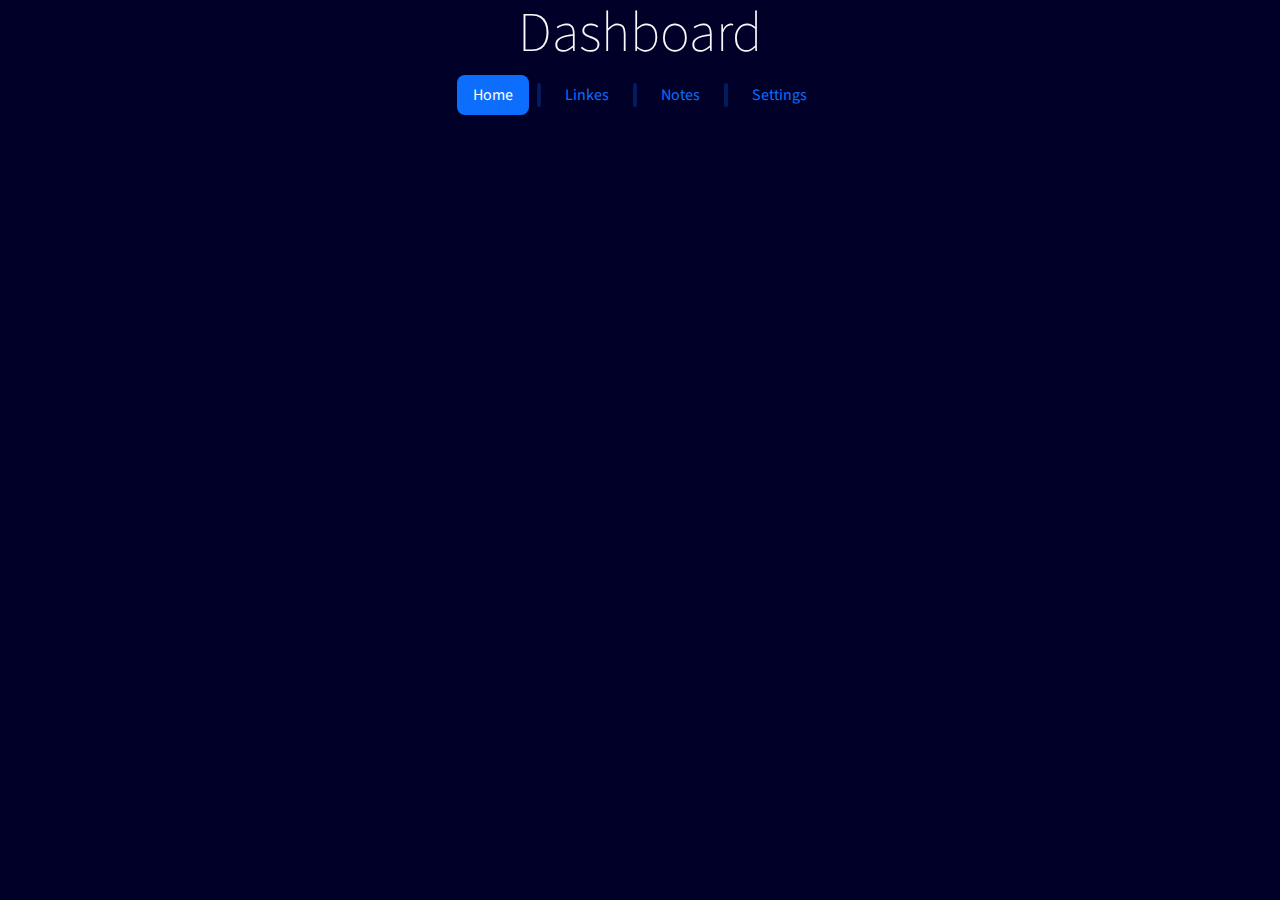
==== root/index.html @ 9ff5fc4a "file-structured" ====
<!DOCTYPE html>
<html lang="en">

<head>
    <meta charset="UTF-8">
    <meta http-equiv="X-UA-Compatible" content="IE=edge">
    <meta name="viewport" content="width=device-width, initial-scale=1.0">
    <title>Browser Interface</title>
    <link rel="stylesheet" href="./css/style.css">
    <link rel="stylesheet" href="./css/list-madule.css">
    <link rel="stylesheet" href="./css/bootstrap.min.css">
    <link rel="stylesheet" href="./css/added-to-bootstrap.css">
    <link rel="stylesheet" href="https://use.fontawesome.com/releases/v5.15.4/css/all.css"
        integrity="sha384-DyZ88mC6Up2uqS4h/KRgHuoeGwBcD4Ng9SiP4dIRy0EXTlnuz47vAwmeGwVChigm" crossorigin="anonymous">
    <link rel="preconnect" href="https://fonts.googleapis.com">
    <link rel="preconnect" href="https://fonts.gstatic.com" crossorigin>
    <link
        href="https://fonts.googleapis.com/css2?family=Cormorant+Garamond:ital,wght@0,300;0,400;0,500;0,600;0,700;1,300;1,400;1,500;1,600;1,700&family=Oswald:wght@300;395;400;500;600;700&family=Quicksand:wght@300;400;600;700&family=Smooch+Sans:wght@100;200;300;400;500;600;700;800;900&family=Source+Sans+Pro:ital,wght@0,200;0,300;0,400;0,600;0,700;0,900;1,200;1,300;1,400;1,600;1,700;1,900&display=swap"
        rel="stylesheet">
</head>

<body class="text-light">
    <div class="row p-0 m-0">
        <div class="d-flex flex-column align-items-center col-auto d-none" id="column-1">
            <div class="mx-auto mb-auto">
                <h1 class="display-3 fw-lighter m-0" id="sayHiToUser">Hi Dear!</h1>
                <h1 class="display-6 fw-lighter text-nowrap m-0" id="goodTime">Welcome Back, </h1>
                <div class="d-flex my-2">
                    <h6 class="fs-5 fw-lighter me-auto" id="dateComment"></h6>
                    <h6 class="fs-5 fw-lighter m-0 d-inline" id="digitalClock"></h6>
                    <h6 class="fs-5 fw-lighter d-inline ms-1" id="ampm"></h6>
                </div>
                <div class="d-flex justify-content-between">
                    <h6 class="fs-5 fw-lighter m-0" id="locationComment">
                        <i class="fa fa-map-marker-alt pe-1"></i>
                        Iran, Tehran
                    </h6>
                    <h6 class="fs-5 fw-lighter m-0" id="weatherComment">
                        <i class="fa fa-cloud pe-1"></i>
                        Cloudy
                    </h6>
                    <h6 class="fs-5 fw-lighter m-0" id="weatherComment">
                        <i class="fa fa-thermometer-quarter pe-1"></i>
                        23&#8451;
                    </h6>
                </div>
                <div class="mt-3">
                    <a id="downloadUserJSON" class="btn btn-sm btn-outline-primary rounded-4 border-primary-opacity-50"
                        onclick='downloadJSON(JSON.stringify(user), "user.json", "text/plain", "downloadUserJSON")'>
                        <i class="fa fa-download"></i>User JSON
                    </a>
                    <a id="downloadNoteJSON" class="btn btn-sm btn-outline-primary rounded-4 border-primary-opacity-50"
                        onclick='downloadJSON(JSON.stringify(notes), "notes.json", "text/plain", "downloadNoteJSON")'>
                        <i class="fa fa-download"></i>Note JSON
                    </a>
                    <a id="downloadLinkJSON" class="btn btn-sm btn-outline-primary rounded-4 border-primary-opacity-50"
                        onclick='downloadJSON(JSON.stringify(linksAndFolders), "links.json", "text/plain", "downloadLinkJSON")'>
                        <i class="fa fa-download"></i>Link JSON
                    </a>
                </div>
            </div>

            <div class="position-relative rounded-circle" id="clock">
                <div id="innerCircle" class="top-50 start-50 translate-middle position-relative rounded-circle">
                </div>
                <hr class="scarf bg-danger" id="secondScarf">
                <hr class="scarf bg-info" id="minuteScarf">
                <hr class="scarf bg-warning" id="hourScarf">
                <hr class="divider" style="transform: rotate(0deg);">
                <hr class="divider" style="transform: rotate(30deg);">
                <hr class="divider" style="transform: rotate(60deg);">
                <hr class="divider" style="transform: rotate(90deg);">
                <hr class="divider" style="transform: rotate(120deg);">
                <hr class="divider" style="transform: rotate(150deg);">
                <div id="oClocks" class="text-center"></div>
            </div>

            <div class="mt-5 mb-2" id="lordOfProgress">
                <div id="mainWrapperOfProgress">
                    <div class="d-flex flex-row justify-content-between position-absolute top-50" id="sunOrMoonInfo">
                        <h6 class="order-first fw-lighter mt-1" id="sunriseInfo">Sunrise: </h6>
                        <h6 class="order-last fw-lighter mt-1" id="sunsetInfo">Sunset: </h6>
                    </div>
                    <i class="fa fa-sun text-warning fs-4" id="sunOrMoon"></i>
                    <div id="dayProgressWrapper" class="">
                        <div id="dayProgressContainer">
                            <div id="dayProgressBackground">
                                <div id="dayProgressLimiter">
                                    <div id="dayProgress"></div>
                                </div>
                            </div>
                        </div>
                    </div>
                </div>
            </div>
        </div>

        <div class="vr p-1 my-auto mx-3 bg-primary rounded-pill d-none" style="height: 85vh;"></div>

        <div class="col-12" id="column-2">
            <h3 class="display-4 text-center fw-lighter">Dashboard</h3>
            <ul class="nav nav-pills justify-content-center mb-4" role="tablist">
                <li class="nav-item" role="presentation">
                    <button class="nav-link active rounded-4" id="home-tab" data-bs-toggle="tab" data-bs-target="#home"
                        type="button" role="tab" aria-controls="home" aria-selected="true">
                        Home
                    </button>
                </li>

                <div class="vr my-2 mx-2 p-05 bg-primary rounded-pill"></div>

                <li class="nav-item" role="presentation">
                    <button class="nav-link rounded-4" id="linkes-tab" data-bs-toggle="tab" data-bs-target="#linkes"
                        type="button" role="tab" aria-controls="linkes" aria-selected="false">
                        Linkes
                    </button>
                </li>

                <div class="vr my-2 mx-2 p-05 bg-primary rounded-pill"></div>

                <li class="nav-item" role="presentation">
                    <button class="nav-link rounded-4" id="notes-tab" data-bs-toggle="tab" data-bs-target="#notes"
                        type="button" role="tab" aria-controls="notes" aria-selected="false">
                        Notes
                    </button>
                </li>

                <div class="vr my-2 mx-2 p-05 bg-primary rounded-pill"></div>

                <li class="nav-item" role="presentation">
                    <button class="nav-link rounded-4" id="settings-tab" data-bs-toggle="tab" data-bs-target="#settings"
                        type="button" role="tab" aria-controls="settings" aria-selected="false">
                        Settings
                    </button>
                </li>
            </ul>
            <div class="tab-content">
                <div class="tab-pane fade show active" id="home" role="tabpanel" aria-labelledby="home-tab">
                </div>

                <div class="tab-pane fade" id="linkes" role="tabpanel" aria-labelledby="linkes-tab">
                    <div class="row row-cols-2">
                        <div>
                            <h3 class="fs-2 fw-lighter">
                                Folders
                                <a href="#" data-bs-toggle="tooltip" data-bs-placement="right"
                                    title="Reorder tip: double click item = move top | ctrl + double click item = move first">
                                    <i class="fa fa-align-left fs-4"></i>
                                </a>
                            </h3>
                            <div style="height: 42vh;" class="box">
                                <ol class="list-group list-group-numbered rounded-0" id="listOfFoldersOfLinks"></ol>
                            </div>
                        </div>
                        <div>
                            <h3 class="fs-2 fw-lighter" id="linkPreviewTitle">Preview</h3>
                            <div style="height: 42vh;" class="box" id="linkPreview">
                                <div class="d-flex justify-content-between align-items-center position-sticky top-0 p-3"
                                    style="background-color: rgba(0, 0, 129, 0.8); height: 8vh;">
                                    <h3 class="fs-3 fw-bold m-0" style="z-index: 10;" id="titleOfFolderPreview"></h3>
                                    <div id="iconsOfLinkPreview"
                                        class="d-flex justify-content-center text-center fs-4 my-auto">
                                    </div>
                                </div>
                                <div id="previewOfFolder"></div>
                            </div>
                        </div>
                        <div>
                            <h3 class="fs-2 fw-lighter mt-5">Creat Folder</h3>
                            <div style="height: 23vh;" class=" p-4 box">
                                <form method="dialog" class="row">
                                    <div class="input-group mb-3">
                                        <span class="input-group-text inputGroupTextStyle"
                                            id="nameOfNewFolder">Name</span>
                                        <input type="text" class="form-control inputStyle" id="nameOfNewLinkFolder"
                                            autocomplete="off" aria-label="Name of new folder"
                                            aria-describedby="nameOfNewFolder" required>
                                    </div>
                                    <div class="input-group mb-3">
                                        <span class="input-group-text inputGroupTextStyle"
                                            id="descriptionOfNewFolder">Description</span>
                                        <input type="text" class="form-control inputStyle"
                                            id="descriptionOfNewLinkFolder" aria-label="description of new folder"
                                            autocomplete="off" aria-describedby="descriptionOfNewFolder" required>
                                    </div>
                                    <div class="d-flex justify-content-end mt-2">
                                        <button type="reset" id="resetButtonForCreateNewFolder"
                                            class="btn btn-outline-warning rounded-4 mx-1 border-warning-opacity-50">
                                            Reset
                                        </button>
                                        <button type="submit"
                                            class="btn btn-outline-primary rounded-4  mx-1 border-primary-opacity-50"
                                            onclick="createNewLinkFolder()">
                                            Add
                                        </button>
                                    </div>
                                </form>
                            </div>
                        </div>
                        <div>
                            <h3 class="fs-2 fw-lighter mt-5 d-inline-block rounded-3" id="addToFolder">Add to Most Used
                            </h3>
                            <div style="height: 23vh;" class="p-4 box">
                                <form class="row">
                                    <div class="input-group mb-3">
                                        <span class="input-group-text inputGroupTextStyle"
                                            id="URLOfNewMostUsedLink">URL</span>
                                        <input type="text" class="form-control inputStyle" id="urlInputOfNewLink"
                                            autocomplete="off" aria-label="URL of new most used link"
                                            aria-describedby="URLOfNewMostUsedLink">
                                    </div>
                                    <div class="input-group mb-3">
                                        <span class="input-group-text inputGroupTextStyle"
                                            id="iconURLOfNewMostUsedLink">Icon URL</span>
                                        <input type="text" class="form-control inputStyle" id="iconURLInputOfNewLink"
                                            autocomplete="off" aria-label="Name of new folder"
                                            aria-describedby="iconURLOfNewMostUsedLink">
                                    </div>
                                    <div class="d-flex justify-content-end mt-2">
                                        <button type="reset" id="resetForAddLinkToFolder"
                                            class="btn btn-outline-warning rounded-4 mx-1 border-warning-opacity-50">
                                            Reset
                                        </button>
                                        <button type="button"
                                            class="btn btn-outline-primary rounded-4 mx-1 border-primary-opacity-50"
                                            onclick="getDataFromInputsAndAddNewLink()">
                                            Add
                                        </button>
                                    </div>
                                </form>
                            </div>
                        </div>
                    </div>
                </div>

                <div class="tab-pane fade" id="notes" role="tabpanel" aria-labelledby="notes-tab">
                    <div class="row row-cols-2">
                        <div>
                            <h3 class="fs-2 fw-lighter mt-0">Recent Notes
                                <a href="#" data-bs-toggle="tooltip" data-bs-placement="right"
                                    title="Reorder tip: double click item = move top | ctrl + double click item = move first">
                                    <i class="fa fa-align-left fs-4"></i>
                                </a>
                            </h3>
                            <div style="height: 42vh;" class="box">
                                <ol class="list-group list-group-numbered rounded-0" id="recentNotesList"></ol>
                            </div>
                        </div>
                        <div>
                            <h3 class="fs-2 fw-lighter mt-0" id="notePreviewTitle">Preview</h3>
                            <div style="height: 42vh;" class="box" id="notePreview">
                                <div class="d-flex justify-content-between align-items-center position-sticky top-0 p-3"
                                    style="background-color: rgba(0, 0, 129, 0.8); height: 8vh;">
                                    <h3 class="fs-3 fw-bold m-0" style="z-index: 10;" id="titleOfNotePreview"></h3>
                                    <div id="iconsForEditing"
                                        class="d-flex justify-content-center text-center fs-4 my-auto">
                                    </div>
                                </div>
                                <p class="p-3 d-block" style="z-index: 1 !important;" id="contentOfNotePreview"></p>
                                <textarea class="w-100 m-0 p-3 border-0 bg-primary bg-opacity-10 text-light d-none"
                                    id="textareaForEditing" style="height: 34vh; outline: 0;"></textarea>
                            </div>
                        </div>
                    </div>
                    <h3 class="fs-2 fw-lighter mt-5">Add New Note</h3>
                    <form method="dialog" class="row px-3">
                        <div class="box p-4 pb-3">
                            <div class="input-group mb-3">
                                <span class="input-group-text inputGroupTextStyle" id="titleOfNote">Title</span>
                                <input type="text" class="form-control inputStyle" aria-label="Title of Note"
                                    id="titleOfNewNote" aria-describedby="titleOfNote" required autocomplete="off">
                            </div>
                            <div class="input-group">
                                <span class="input-group-text inputGroupTextStyle" id="bodyOfNote">Note</span>
                                <textarea class="form-control inputStyle h-100" id="contentOfNewNote" rows="2"
                                    aria-label="Body of Note" aria-describedby="bodyOfNote" required
                                    autocomplete="off"></textarea>
                            </div>
                            <div class="d-flex justify-content-end mt-3">
                                <button type="reset"
                                    class="btn btn-outline-warning rounded-4 mx-1 border-warning-opacity-50"
                                    id="resetButtonForAddNewNote">
                                    Reset
                                </button>
                                <button type="submit"
                                    class="btn btn-outline-primary rounded-4 mx-1 border-primary-opacity-50"
                                    onclick="saveNewNote()">Add</button>
                            </div>
                        </div>
                    </form>
                </div>

                <div class="tab-pane fade" id="settings" role="tabpanel" aria-labelledby="settings-tab">
                    <div class="row">
                        <nav id="settingsNavbar"
                            class="navbar flex-column justify-content-start align-items-stretch col-2">
                            <a class="navbar-brand align-self-start p-0 m-0">Settings</a>
                            <nav class="nav flex-column nav-pills">
                                <a href="#item-1" class="nav-link px-4 rounded-4">Appearance</a>
                                <a href="#item-2" class="nav-link px-4 rounded-4">Time</a>
                                <a href="#item-3" class="nav-link px-4 rounded-4">Date</a>
                                <a href="#item-4" class="nav-link px-4 rounded-4">Account</a>
                            </nav>
                        </nav>
                        <div class="col-10" data-bs-spy="scroll" data-bs-target="#settingsNavbar"
                            style="height: 80vh; overflow-y:auto; scroll-behavior: smooth;" data-bs-offset="0"
                            tabindex="0">
                            <h2 class="fs-2 fw-lighter" id="item-1">Appearance</h2>

                            <div class="hr w-75 p-1 bg-primary bg-opacity-25 mx-auto mt-5 mb-3 rounded-pill"></div>
                            <h2 class="fs-2 fw-lighter" id="item-2">Time</h2>

                            <div class="hr w-75 p-1 bg-primary bg-opacity-25 mx-auto mt-5 mb-3 rounded-pill"></div>
                            <h2 class="fs-2 fw-lighter" id="item-3">Date</h2>

                            <div class="hr w-75 p-1 bg-primary bg-opacity-25 mx-auto mt-5 mb-3 rounded-pill"></div>
                            <h2 class="fs-2 fw-lighter" id="item-4">Account</h2>
                            <form method="dialog" class="row g-2" id="changeNameForm">
                                <h5>Change firstname or lastname</h5>
                                <div class="form-floating col-6">
                                    <input type="text"
                                        class="form-control bg-primary bg-opacity-10 text-light rounded-4 floatingInputStyle"
                                        id="firstNameOfUser" autocomplete="off" placeholder="First Name"
                                        onchange="enableSubmit()" required>
                                    <label for="firstNameOfUser" class="ms-3 ps-0">First Name</label>
                                </div>
                                <div class="form-floating col-6">
                                    <input type="text"
                                        class="form-control bg-primary bg-opacity-10 text-light rounded-4 floatingInputStyle"
                                        id="lastNameOfUser" autocomplete="off" placeholder="Last Name"
                                        onchange="enableSubmit()" required>
                                    <label for="lastNameOfUser" class="ms-3 ps-0">Last Name</label>
                                </div>
                                <div class="d-flex">
                                    <button type="reset"
                                        class="btn btn-outline-warning w-auto ms-auto me-2 rounded-4 border-warning-opacity-50 ">
                                        Reset
                                    </button>
                                    <button type="submit"
                                        class="btn btn-outline-primary rounded-4 border-primary-opacity-50"
                                        id="submitChangeNameButton" onclick="getChangedNameFromInputs()" disabled>
                                        Change
                                    </button>
                                </div>
                            </form>
                            <form class="row g-2">
                                <h5>Change Password</h5>
                                <div class="form-floating col-6">
                                    <input type="password"
                                        class="form-control bg-primary bg-opacity-10 text-light rounded-4 floatingInputStyle"
                                        id="oldPassword" placeholder="Old Passwred">
                                    <label for="oldPassword" class="ms-4 ps-0">Old Password</label>
                                </div>
                                <div class="form-floating col-6">
                                    <input type="password"
                                        class="form-control bg-primary bg-opacity-10 text-light rounded-4 floatingInputStyle"
                                        id="newPassword" placeholder="New Passwred">
                                    <label for="newPassword" class="ms-4 ps-0">New Password</label>
                                </div>
                                <div class="form-floating col-6">
                                    <input type="password"
                                        class="form-control bg-primary bg-opacity-10 text-light rounded-4 floatingInputStyle"
                                        id="repNewPassword" placeholder="Confirm New Passwred">
                                    <label for="repNewPassword" class="ms-4 ps-0">Confirm new Password</label>
                                </div>
                                <div class="d-flex">
                                    <button type="reset"
                                        class="btn btn-outline-warning w-auto ms-auto me-2 rounded-4 border-warning-opacity-50">
                                        Reset
                                    </button>
                                    <button type="button"
                                        class="btn btn-outline-primary rounded-4 border-primary-opacity-50">
                                        Change
                                    </button>
                                </div>
                            </form>
                        </div>
                    </div>
                </div>
            </div>
        </div>

        <div class="vr p-1 my-auto mx-3 bg-primary rounded-pill d-none" style="height: 85vh;"></div>
    </div>

    <script src="./js/javascript.js"></script>
    <script src="./js/list-madule.js"></script>
    <script src="./js/note.js"></script>
    <script src="./js/link.js"></script>
    <script src="./js/bootstrap.bundle.min.js"></script>
</body>

</html>
---- root/css/style.css ----
:root {
  --height-of-day-progress: 60px;
  --width-of-day-progress: 370px;
  --progress: 0;
  --width-and-height-of-clock: 350px;
  --width-of-screen: 0;
  --height-of-screen: 0;
}

::-webkit-scrollbar {
  width: 8px;
}

::-webkit-scrollbar-track {
  background-color: rgb(0, 2, 105);
  border-radius: 100px;
}

::-webkit-scrollbar-thumb {
  background-color: rgb(0, 0, 163);
  border-radius: 100px;
}

::-webkit-scrollbar-thumb:hover {
  background-color: rgb(0, 35, 236);
}

.box {
  border-radius: 0.5rem;
  overflow-y: auto;
  overflow-x: hidden;
  background-color: rgba(0, 0, 121, 0.2);
  position: relative;
}

.box::-webkit-scrollbar-track {
  border-radius: 0 100px 100px 0;
}

.box::-webkit-scrollbar-thumb {
  border-radius: 0 100px 100px 0;
}

* {
  font-family: "Source Sans Pro", sans-serif;
}

body {
  background-color: rgb(0, 0, 40) !important;
}

#column-1,
#column-2 {
  height: calc(var(--height-of-screen));
}

/* Clock */
#clock {
  width: var(--width-and-height-of-clock);
  height: var(--width-and-height-of-clock);
  background-color: rgb(0, 0, 133);
}

.scarf {
  position: absolute;
  top: -25px;
  left: -25px;
  opacity: 1;
  transform-origin: 0 50%;
  z-index: 11;
  margin: 0;
  box-shadow: 0 0 35px 5px rgba(46, 46, 46, 0.3);
  transition: all 0s;
}

#secondScarf {
  width: 45%;
}

#minuteScarf {
  width: 40%;
  padding: 0.75px;
}

#hourScarf {
  padding: 1px;
  width: 35%;
}

#innerCircle {
  width: calc(var(--width-and-height-of-clock) * 0.88);
  height: calc(var(--width-and-height-of-clock) * 0.88);
  z-index: 10;
  background-color: rgba(0, 0, 73, 0.25);
}

.divider {
  background-color: rgb(0, 0, 0);
  margin: auto;
  position: absolute;
  top: 50%;
  left: 0;
  z-index: 9;
  width: 100%;
  opacity: 0.25;
}

.oClock {
  display: inline;
  position: absolute;
  top: 0;
  left: -20px;
  transform-origin: 48% 100%;
  height: calc(var(--width-and-height-of-clock) * 0.5);
  width: calc(var(--width-and-height-of-clock) / 8);
}

.oClock > h1 {
  margin: calc(var(--width-and-height-of-clock) / -9) 0 0 0;
  font-size: 2rem;
  font-weight: 100;
}

@media screen and (max-width: 500px) {
  :root {
    --width-and-height-of-clock: 300px;
    --width-of-day-progress: 300px;
  }
  .scarf {
    top: -50px;
    left: -50px;
  }
  .oClock {
    left: -45px;
    top: -13px;
    height: calc(var(--width-and-height-of-clock) * 0.54);
  }
}

/**********/
#lordOfProgress {
  height: calc(var(--height-of-day-progress) * 1.7);
  padding: 20px 60px 0 60px;
  overflow: hidden;
}

#mainWrapperOfProgress {
  position: relative;
}

#dayProgressWrapper {
  width: var(--width-of-day-progress);
  height: calc(var(--height-of-day-progress) * 2);
  border-radius: 100%;
  overflow: hidden;
  position: relative;
}

#dayProgressContainer {
  width: var(--width-of-day-progress);
  height: var(--height-of-day-progress);
  overflow: hidden;
}

#dayProgressBackground {
  width: var(--width-of-day-progress);
  height: calc(var(--height-of-day-progress) * 2);
  border-radius: 100%;
  border: 1.5px dashed white;
}

#dayProgressLimiter {
  position: absolute;
  width: calc(var(--progress) * 100%);
  height: var(--height-of-day-progress);
  left: 0;
  top: 0;
  overflow: hidden;
  border-right: 2px solid white;
}

#dayProgress {
  width: var(--width-of-day-progress);
  height: calc(var(--height-of-day-progress) * 2);
  background-color: rgba(255, 255, 255, 0.2);
  border-radius: 100%;
  border: 2px solid white;
}

#sunOrMoon {
  transform: translate(-50%, -100%);
  z-index: 10;
  position: absolute;
}

#sunOrMoonInfo {
  width: var(--width-of-day-progress);
}

.inputStyle {
  border: 1px solid rgba(0, 0, 172, 0.5) !important;
  background-color: rgba(0, 0, 121, 0.2) !important;
  border-radius: 0 8px 8px 0 !important;
  color: white !important;
}

.inputStyle:focus {
  box-shadow: none !important;
}

.inputGroupTextStyle {
  border: 1px solid rgba(0, 0, 172, 0.5) !important;
  background-color: rgba(0, 0, 121, 0.3) !important;
  border-radius: 8px 0 0 8px !important;
  color: white !important;
}

.floatingInputStyle {
  border: 1px solid rgba(0, 0, 172, 0.5) !important;
  background-color: rgba(0, 0, 121, 0.3) !important;
  color: white !important;
}

.checkBoxInputForLinkDeletion {
  top: 0 !important;
  left: 100 !important;
  background-color: lightblue !important;
  transform: translate(-100%, -50%);
  cursor: pointer;
}

.checkBoxInputForLinkDeletion:checked {
  background-color: blue !important;
  box-shadow: none !important;
}

.checkBoxInputForLinkDeletion:active {
  box-shadow: none !important;
}
---- root/css/list-madule.css ----
.editIcon,
.saveIcon {
  transition: all 0.2s ease-in-out;
}

.removeIcon {
  transition: all 0.3s ease-in-out;
}

.closeIcon {
  transition: all 0.4s ease-in-out;
}

.editIcon,
.removeIcon,
.saveIcon,
.closeIcon {
  position: relative;
  left: 110px;
  z-index: 100;
}

.pointerIcon {
  cursor: pointer;
}

li.noteItemInList:hover .editIcon {
  left: 0;
}

li.noteItemInList:hover .removeIcon {
  left: 0;
}

#notePreview:hover .editIcon {
  left: 0;
}

#notePreview:hover .removeIcon {
  left: 0;
}

#notePreview:hover .saveIcon {
  left: 0;
}

#notePreview:hover .closeIcon {
  left: 0;
}

#linkPreview:hover .editIcon {
  left: 0;
}

#linkPreview:hover .removeIcon {
  left: 0;
}

#linkPreview:hover .saveIcon {
  left: 0;
}

#linkPreview:hover .closeIcon {
  left: 0;
}

.listItemHover {
  transition: all 0.5s;
}

li.listItemHover:hover {
  background-color: rgba(0, 10, 200, 0.25) !important;
}
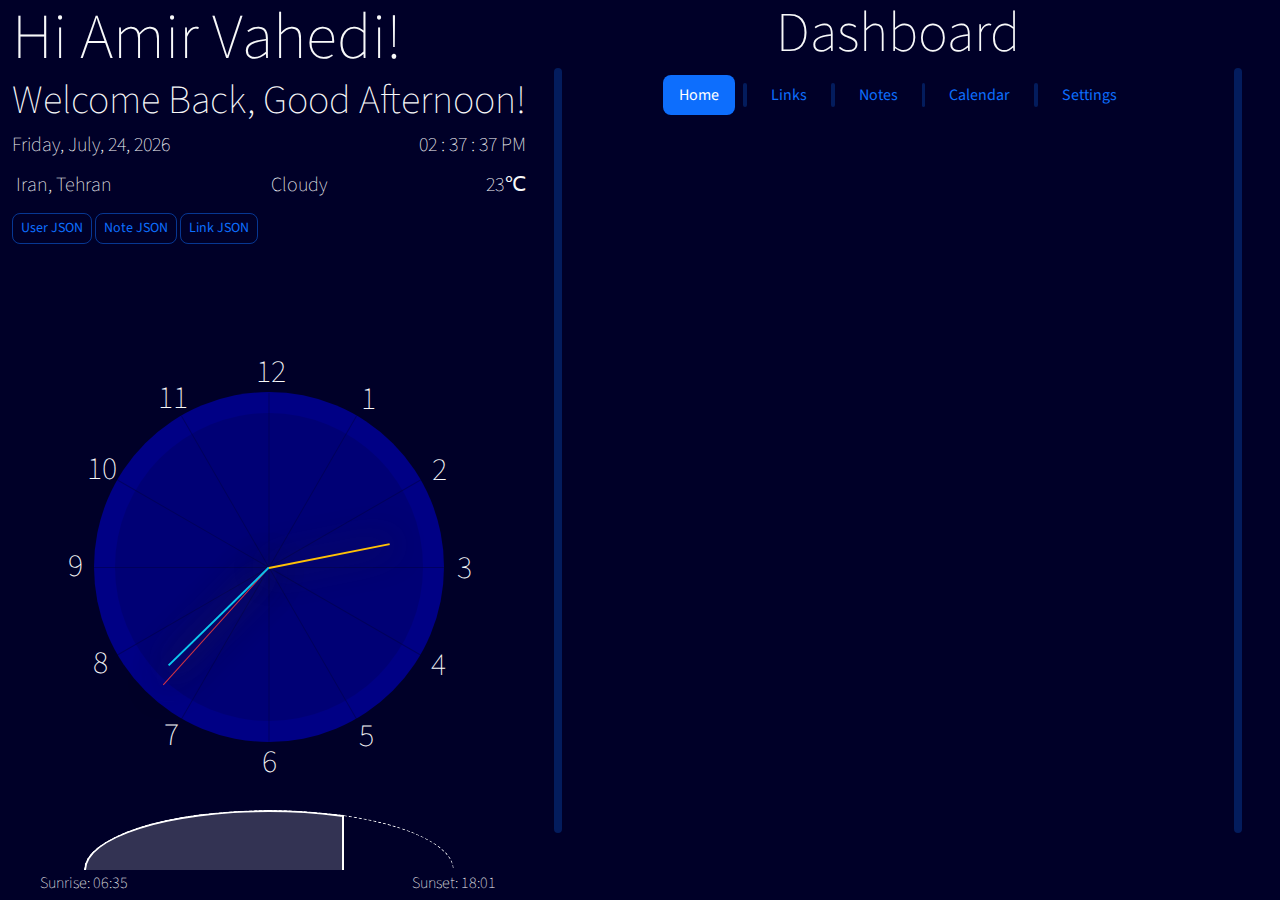
==== commit 8cb70ff5: "calendar-added" ====
--- a/root/index.html
+++ b/root/index.html
@@ -10,6 +10,7 @@
     <link rel="stylesheet" href="./css/list-madule.css">
     <link rel="stylesheet" href="./css/bootstrap.min.css">
     <link rel="stylesheet" href="./css/added-to-bootstrap.css">
+    <link rel="stylesheet" href="./css/calendar.css">
     <link rel="stylesheet" href="https://use.fontawesome.com/releases/v5.15.4/css/all.css"
         integrity="sha384-DyZ88mC6Up2uqS4h/KRgHuoeGwBcD4Ng9SiP4dIRy0EXTlnuz47vAwmeGwVChigm" crossorigin="anonymous">
     <link rel="preconnect" href="https://fonts.googleapis.com">
@@ -21,7 +22,7 @@
 
 <body class="text-light">
     <div class="row p-0 m-0">
-        <div class="d-flex flex-column align-items-center col-auto d-none" id="column-1">
+        <div class="d-flex flex-column align-items-center col-auto d-non" id="column-1">
             <div class="mx-auto mb-auto">
                 <h1 class="display-3 fw-lighter m-0" id="sayHiToUser">Hi Dear!</h1>
                 <h1 class="display-6 fw-lighter text-nowrap m-0" id="goodTime">Welcome Back, </h1>
@@ -95,9 +96,9 @@
             </div>
         </div>
 
-        <div class="vr p-1 my-auto mx-3 bg-primary rounded-pill d-none" style="height: 85vh;"></div>
-
-        <div class="col-12" id="column-2">
+        <div class="vr p-1 my-auto mx-3 bg-primary rounded-pill d-non" style="height: 85vh;"></div>
+
+        <div class="col-6" id="column-2">
             <h3 class="display-4 text-center fw-lighter">Dashboard</h3>
             <ul class="nav nav-pills justify-content-center mb-4" role="tablist">
                 <li class="nav-item" role="presentation">
@@ -112,7 +113,7 @@
                 <li class="nav-item" role="presentation">
                     <button class="nav-link rounded-4" id="linkes-tab" data-bs-toggle="tab" data-bs-target="#linkes"
                         type="button" role="tab" aria-controls="linkes" aria-selected="false">
-                        Linkes
+                        Links
                     </button>
                 </li>
 
@@ -122,6 +123,15 @@
                     <button class="nav-link rounded-4" id="notes-tab" data-bs-toggle="tab" data-bs-target="#notes"
                         type="button" role="tab" aria-controls="notes" aria-selected="false">
                         Notes
+                    </button>
+                </li>
+
+                <div class="vr my-2 mx-2 p-05 bg-primary rounded-pill"></div>
+
+                <li class="nav-item" role="presentation">
+                    <button class="nav-link rounded-4" id="calendar-tab" data-bs-toggle="tab" data-bs-target="#calendar"
+                        type="button" role="tab" aria-controls="calendar" aria-selected="false">
+                        Calendar
                     </button>
                 </li>
 
@@ -136,6 +146,10 @@
             </ul>
             <div class="tab-content">
                 <div class="tab-pane fade show active" id="home" role="tabpanel" aria-labelledby="home-tab">
+                </div>
+
+                <div class="tab-pane fade" id="calendar" role="tabpanel" aria-labelledby="calendar-tab">
+                    <div class="row row-cols-3 g-4" id="containerOfCalendar"></div>
                 </div>
 
                 <div class="tab-pane fade" id="linkes" role="tabpanel" aria-labelledby="linkes-tab">
@@ -380,11 +394,12 @@
             </div>
         </div>
 
-        <div class="vr p-1 my-auto mx-3 bg-primary rounded-pill d-none" style="height: 85vh;"></div>
+        <div class="vr p-1 my-auto mx-3 bg-primary rounded-pill d-non" style="height: 85vh;"></div>
     </div>
 
     <script src="./js/javascript.js"></script>
     <script src="./js/list-madule.js"></script>
+    <script src="./js/calendar-madule.js"></script>
     <script src="./js/note.js"></script>
     <script src="./js/link.js"></script>
     <script src="./js/bootstrap.bundle.min.js"></script>
--- a/root/css/calendar.css
+++ b/root/css/calendar.css
@@ -0,0 +1,28 @@
+#containerOfCalendar {
+    height: 80vh;
+    overflow-y: auto;
+    margin-top: 1.5rem;
+}
+
+#containerOfCalendar div .row {
+  display: grid;
+  grid-template-columns: repeat(7, 1fr);
+  gap: 0.5rem;
+  padding: 1rem;
+}
+
+#containerOfCalendar div .row span {
+  padding: 0;
+  width: auto;
+  text-align: center;
+  background-color: rgb(9, 25, 117);
+  border-radius: 0.4rem;
+}
+
+#containerOfCalendar div .row span.weekDays {
+  background-color: rgb(19, 43, 182);
+}
+
+#containerOfCalendar div .row span.text-muted {
+  background-color: rgb(12, 22, 78);
+}
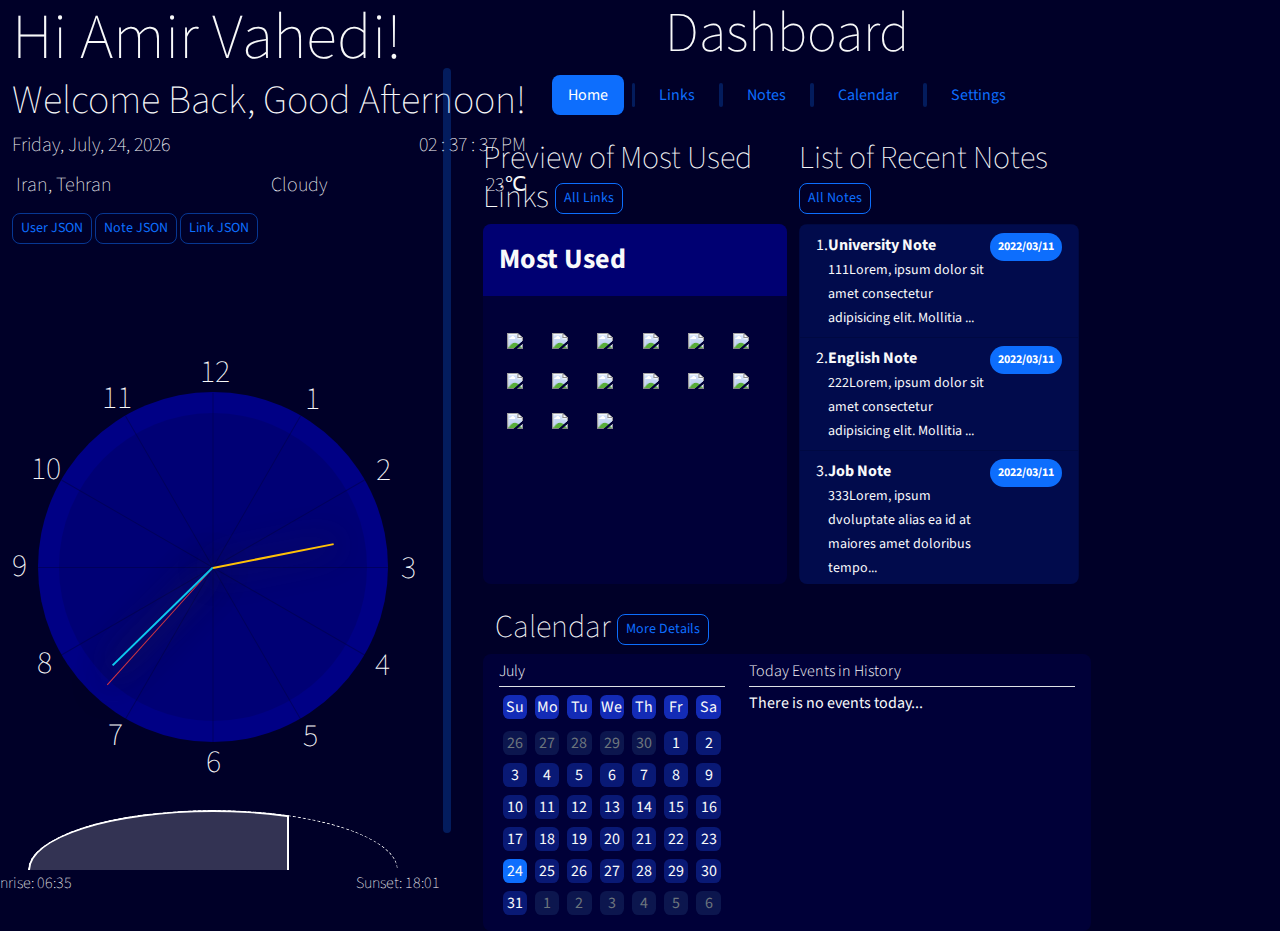
==== commit 27068d32: "home-tab-added-" ====
--- a/root/index.html
+++ b/root/index.html
@@ -22,7 +22,7 @@
 
 <body class="text-light">
     <div class="row p-0 m-0">
-        <div class="d-flex flex-column align-items-center col-auto d-non" id="column-1">
+        <div class="d-flex flex-column align-items-center col-4" id="column-1">
             <div class="mx-auto mb-auto">
                 <h1 class="display-3 fw-lighter m-0" id="sayHiToUser">Hi Dear!</h1>
                 <h1 class="display-6 fw-lighter text-nowrap m-0" id="goodTime">Welcome Back, </h1>
@@ -96,7 +96,7 @@
             </div>
         </div>
 
-        <div class="vr p-1 my-auto mx-3 bg-primary rounded-pill d-non" style="height: 85vh;"></div>
+        <div class="vr p-1 my-auto mx-3 bg-primary rounded-pill" style="height: 85vh;"></div>
 
         <div class="col-6" id="column-2">
             <h3 class="display-4 text-center fw-lighter">Dashboard</h3>
@@ -146,10 +146,47 @@
             </ul>
             <div class="tab-content">
                 <div class="tab-pane fade show active" id="home" role="tabpanel" aria-labelledby="home-tab">
-                </div>
-
-                <div class="tab-pane fade" id="calendar" role="tabpanel" aria-labelledby="calendar-tab">
-                    <div class="row row-cols-3 g-4" id="containerOfCalendar"></div>
+                    <div class="row  px-3">
+                        <div class="col-6 p-0">
+                            <h3 class="fs-2 fw-lighter">Preview of Most Used Links
+                                <button class="btn btn-outline-primary btn-sm rounded-4 mousePointer"
+                                    onclick="clickATab('links')">All Links
+                                </button>
+                            </h3>
+                            <div style="height: 40vh;" class="box" id="linkPreviewInHomeTab">
+                                <div class="d-flex justify-content-between align-items-center position-sticky top-0 p-3"
+                                    style="background-color: rgba(0, 0, 129, 0.8); height: 8vh;">
+                                    <h3 class="fs-3 fw-bold m-0" style="z-index: 10;">Most Used</h3>
+                                </div>
+                                <div id="previewOfMostUsedLink"></div>
+                            </div>
+                        </div>
+                        <div class="col-6">
+                            <h3 class="fs-2 fw-lighter">List of Recent Notes
+                                <button class="btn btn-outline-primary btn-sm rounded-4 mousePointer"
+                                    onclick="clickATab('notes')">All Notes
+                                </button>
+                            </h3>
+                            <div style="height: 40vh;" class="box">
+                                <ol class="list-group list-group-numbered rounded-0" id="recentNotesListForHomeTab">
+                                </ol>
+                            </div>
+                        </div>
+                        <h3 class="fs-2 fw-lighter mt-4">Calendar
+                            <button class="btn btn-outline-primary btn-sm rounded-4 mousePointer"
+                                onclick="clickATab('calendar')">More Details
+                            </button>
+                        </h3>
+                        <div class="col-12 box p-0">
+                            <div class="row px-3">
+                                <div class="col-5  pt-2" id="currentMonthCalendar"></div>
+                                <div class="col-7  pt-2">
+                                    <h6 class="fs-6 fw-light m-0 pb-1 border-bottom mb-1">Today Events in History</h6>
+                                    <p>There is no events today...</p>
+                                </div>
+                            </div>
+                        </div>
+                    </div>
                 </div>
 
                 <div class="tab-pane fade" id="linkes" role="tabpanel" aria-labelledby="linkes-tab">
@@ -302,6 +339,10 @@
                             </div>
                         </div>
                     </form>
+                </div>
+
+                <div class="tab-pane fade" id="calendar" role="tabpanel" aria-labelledby="calendar-tab">
+                    <div class="row row-cols-3 g-4" id="containerOfCalendar"></div>
                 </div>
 
                 <div class="tab-pane fade" id="settings" role="tabpanel" aria-labelledby="settings-tab">
@@ -393,8 +434,6 @@
                 </div>
             </div>
         </div>
-
-        <div class="vr p-1 my-auto mx-3 bg-primary rounded-pill d-non" style="height: 85vh;"></div>
     </div>
 
     <script src="./js/javascript.js"></script>
@@ -402,6 +441,7 @@
     <script src="./js/calendar-madule.js"></script>
     <script src="./js/note.js"></script>
     <script src="./js/link.js"></script>
+    <script src="./js/home.js"></script>
     <script src="./js/bootstrap.bundle.min.js"></script>
 </body>
 
--- a/root/css/style.css
+++ b/root/css/style.css
@@ -237,3 +237,7 @@
 .checkBoxInputForLinkDeletion:active {
   box-shadow: none !important;
 }
+
+.mousePointer {
+  cursor: pointer;
+}
--- a/root/css/calendar.css
+++ b/root/css/calendar.css
@@ -1,17 +1,19 @@
 #containerOfCalendar {
-    height: 80vh;
-    overflow-y: auto;
-    margin-top: 1.5rem;
+  height: 80vh;
+  overflow-y: auto;
+  margin-top: 1.5rem;
 }
 
-#containerOfCalendar div .row {
+#containerOfCalendar div .row,
+#currentMonthCalendar div .row {
   display: grid;
   grid-template-columns: repeat(7, 1fr);
   gap: 0.5rem;
   padding: 1rem;
 }
 
-#containerOfCalendar div .row span {
+#containerOfCalendar div .row span,
+#currentMonthCalendar div .row span {
   padding: 0;
   width: auto;
   text-align: center;
@@ -19,10 +21,12 @@
   border-radius: 0.4rem;
 }
 
-#containerOfCalendar div .row span.weekDays {
+#containerOfCalendar div .row span.weekDays,
+#currentMonthCalendar div .row span.weekDays {
   background-color: rgb(19, 43, 182);
 }
 
-#containerOfCalendar div .row span.text-muted {
+#containerOfCalendar div .row span.text-muted,
+#currentMonthCalendar div .row span.text-muted {
   background-color: rgb(12, 22, 78);
 }
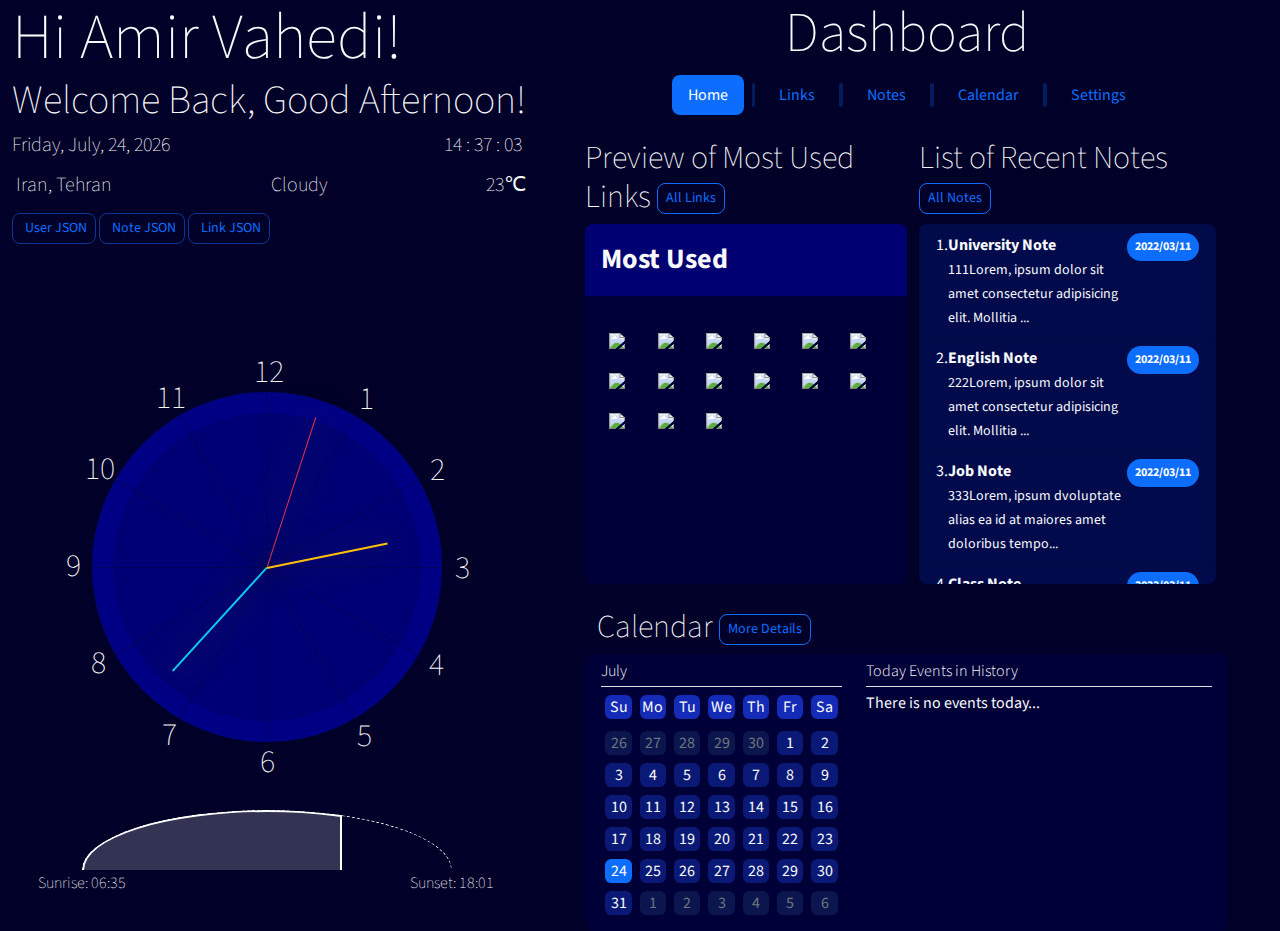
==== commit 20005ee8: "javascript-divided" ====
--- a/root/index.html
+++ b/root/index.html
@@ -22,7 +22,7 @@
 
 <body class="text-light">
     <div class="row p-0 m-0">
-        <div class="d-flex flex-column align-items-center col-4" id="column-1">
+        <div class="d-flex flex-column align-items-center col-12 col-xl-5 col-xxl-4 d-non" id="column-1">
             <div class="mx-auto mb-auto">
                 <h1 class="display-3 fw-lighter m-0" id="sayHiToUser">Hi Dear!</h1>
                 <h1 class="display-6 fw-lighter text-nowrap m-0" id="goodTime">Welcome Back, </h1>
@@ -48,15 +48,15 @@
                 <div class="mt-3">
                     <a id="downloadUserJSON" class="btn btn-sm btn-outline-primary rounded-4 border-primary-opacity-50"
                         onclick='downloadJSON(JSON.stringify(user), "user.json", "text/plain", "downloadUserJSON")'>
-                        <i class="fa fa-download"></i>User JSON
+                        <i class="fa fa-download pe-1"></i>User JSON
                     </a>
                     <a id="downloadNoteJSON" class="btn btn-sm btn-outline-primary rounded-4 border-primary-opacity-50"
                         onclick='downloadJSON(JSON.stringify(notes), "notes.json", "text/plain", "downloadNoteJSON")'>
-                        <i class="fa fa-download"></i>Note JSON
+                        <i class="fa fa-download pe-1"></i>Note JSON
                     </a>
                     <a id="downloadLinkJSON" class="btn btn-sm btn-outline-primary rounded-4 border-primary-opacity-50"
                         onclick='downloadJSON(JSON.stringify(linksAndFolders), "links.json", "text/plain", "downloadLinkJSON")'>
-                        <i class="fa fa-download"></i>Link JSON
+                        <i class="fa fa-download pe-1"></i>Link JSON
                     </a>
                 </div>
             </div>
@@ -96,9 +96,9 @@
             </div>
         </div>
 
-        <div class="vr p-1 my-auto mx-3 bg-primary rounded-pill" style="height: 85vh;"></div>
-
-        <div class="col-6" id="column-2">
+        <div class="vr p-1 my-auto mx-3 bg-primary rounded-pill d-none" style="height: 85vh;"></div>
+
+        <div class="col-12 col-xl-7 col-xxl-8 d-non px-5" id="column-2">
             <h3 class="display-4 text-center fw-lighter">Dashboard</h3>
             <ul class="nav nav-pills justify-content-center mb-4" role="tablist">
                 <li class="nav-item" role="presentation">
@@ -352,9 +352,8 @@
                             <a class="navbar-brand align-self-start p-0 m-0">Settings</a>
                             <nav class="nav flex-column nav-pills">
                                 <a href="#item-1" class="nav-link px-4 rounded-4">Appearance</a>
-                                <a href="#item-2" class="nav-link px-4 rounded-4">Time</a>
-                                <a href="#item-3" class="nav-link px-4 rounded-4">Date</a>
-                                <a href="#item-4" class="nav-link px-4 rounded-4">Account</a>
+                                <a href="#item-2" class="nav-link px-4 rounded-4">Date & Time</a>
+                                <a href="#item-3" class="nav-link px-4 rounded-4">Account</a>
                             </nav>
                         </nav>
                         <div class="col-10" data-bs-spy="scroll" data-bs-target="#settingsNavbar"
@@ -363,13 +362,10 @@
                             <h2 class="fs-2 fw-lighter" id="item-1">Appearance</h2>
 
                             <div class="hr w-75 p-1 bg-primary bg-opacity-25 mx-auto mt-5 mb-3 rounded-pill"></div>
-                            <h2 class="fs-2 fw-lighter" id="item-2">Time</h2>
+                            <h2 class="fs-2 fw-lighter" id="item-2">Date and Time</h2>                            
 
                             <div class="hr w-75 p-1 bg-primary bg-opacity-25 mx-auto mt-5 mb-3 rounded-pill"></div>
-                            <h2 class="fs-2 fw-lighter" id="item-3">Date</h2>
-
-                            <div class="hr w-75 p-1 bg-primary bg-opacity-25 mx-auto mt-5 mb-3 rounded-pill"></div>
-                            <h2 class="fs-2 fw-lighter" id="item-4">Account</h2>
+                            <h2 class="fs-2 fw-lighter" id="item-3">Account</h2>
                             <form method="dialog" class="row g-2" id="changeNameForm">
                                 <h5>Change firstname or lastname</h5>
                                 <div class="form-floating col-6">
@@ -435,13 +431,18 @@
             </div>
         </div>
     </div>
-
+    <script src="./js/time.js"></script>
     <script src="./js/javascript.js"></script>
     <script src="./js/list-madule.js"></script>
     <script src="./js/calendar-madule.js"></script>
+    <script src="./js/welcome.js"></script>
+    <script src="./js/progress.js"></script>
+    <script src="./js/settings.js"></script>
+    <script src="./js/clock.js"></script>
     <script src="./js/note.js"></script>
     <script src="./js/link.js"></script>
     <script src="./js/home.js"></script>
+    <script src="./js/createServer.js"></script>
     <script src="./js/bootstrap.bundle.min.js"></script>
 </body>
 
--- a/root/css/style.css
+++ b/root/css/style.css
@@ -3,8 +3,8 @@
   --width-of-day-progress: 370px;
   --progress: 0;
   --width-and-height-of-clock: 350px;
-  --width-of-screen: 0;
-  --height-of-screen: 0;
+  --width-of-window: 0;
+  --height-of-window: 0;
 }
 
 ::-webkit-scrollbar {
@@ -51,7 +51,7 @@
 
 #column-1,
 #column-2 {
-  height: calc(var(--height-of-screen));
+  height: calc(var(--height-of-window));
 }
 
 /* Clock */
